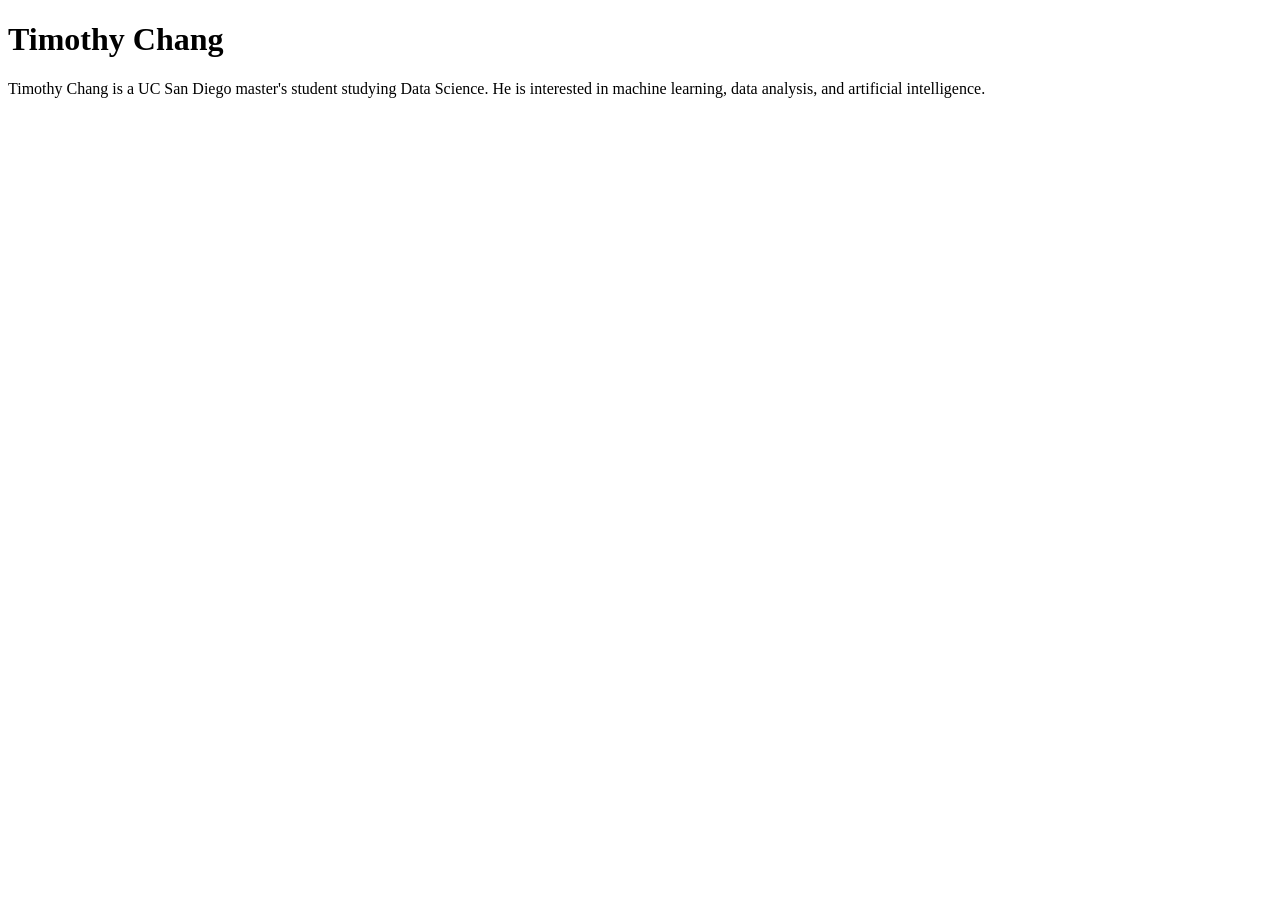
==== index.html @ 70994e67 "adds index.html" ====
<!DOCTYPE html>
<html lang="en">
<head>
    <meta charset="UTF-8">
    <meta name="viewport" content="width=device-width, initial-scale=1.0">
    <title>Timothy Chang: Personal site and portfolio</title>
</head>
<body>
    <h1>Timothy Chang</h1>
    <p>Timothy Chang is a UC San Diego master's student studying Data Science. He is interested in machine learning, data analysis, and artificial intelligence.</p>
</body>
</html>
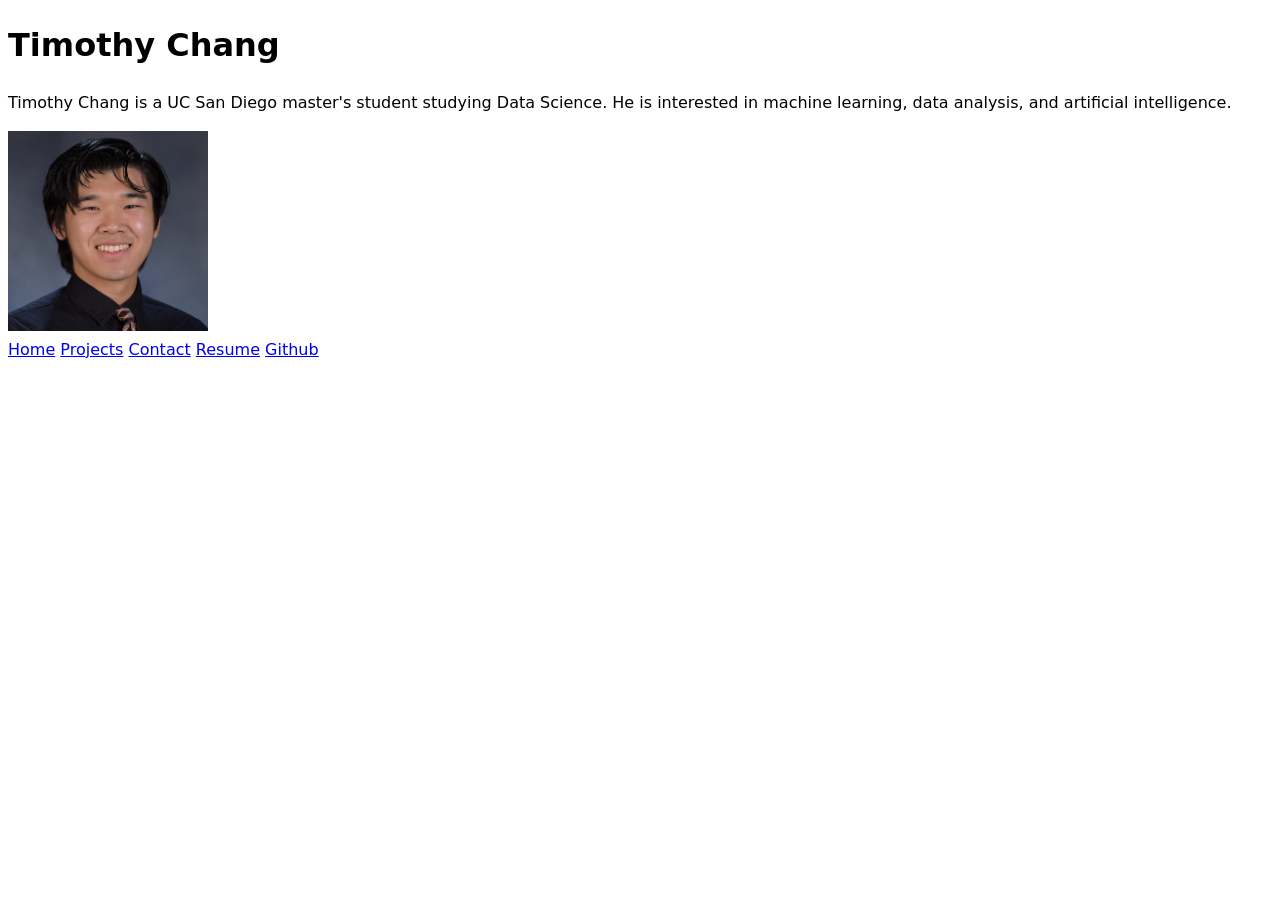
==== commit dc56b778: "adds website pages" ====
--- a/index.html
+++ b/index.html
@@ -3,10 +3,19 @@
 <head>
     <meta charset="UTF-8">
     <meta name="viewport" content="width=device-width, initial-scale=1.0">
+    <link rel="stylesheet" href="style.css">
     <title>Timothy Chang: Personal site and portfolio</title>
 </head>
 <body>
     <h1>Timothy Chang</h1>
     <p>Timothy Chang is a UC San Diego master's student studying Data Science. He is interested in machine learning, data analysis, and artificial intelligence.</p>
+    <img src="images/headshot.png" alt="Headshot of Timothy Chang" width="200" height="200">
+    <nav>
+        <a href="index.html">Home</a>
+        <a href="projects/index.html">Projects</a>
+        <a href="contact/index.html">Contact</a>
+        <a href="resume/index.html">Resume</a>
+        <a href="https://github.com/tic044" target="_blank">Github</a>
+    </nav>
 </body>
 </html>
--- a/style.css
+++ b/style.css
@@ -0,0 +1,6 @@
+body {
+    /* Set line height to 1.5 times the font size
+         and use the OS’s UI font as the website font
+       */
+    font: 100%/1.5 system-ui;
+  }
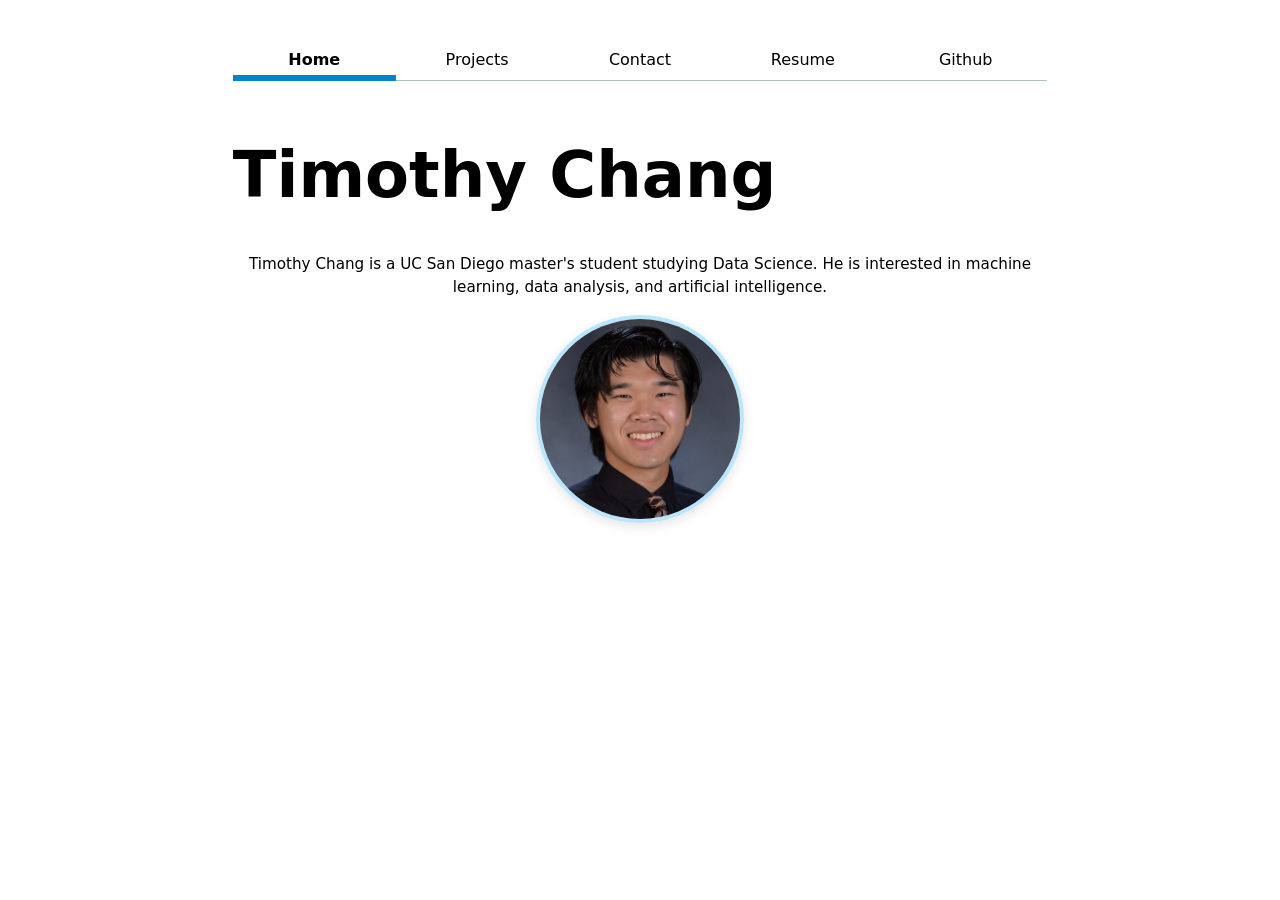
==== commit b98ca8ba: "adds styling to nav menu, placeholder projects, and resume styling" ====
--- a/index.html
+++ b/index.html
@@ -7,15 +7,16 @@
     <title>Timothy Chang: Personal site and portfolio</title>
 </head>
 <body>
-    <h1>Timothy Chang</h1>
-    <p>Timothy Chang is a UC San Diego master's student studying Data Science. He is interested in machine learning, data analysis, and artificial intelligence.</p>
-    <img src="images/headshot.png" alt="Headshot of Timothy Chang" width="200" height="200">
     <nav>
-        <a href="index.html">Home</a>
+        <a class="current" href="index.html">Home</a>
         <a href="projects/index.html">Projects</a>
         <a href="contact/index.html">Contact</a>
         <a href="resume/index.html">Resume</a>
         <a href="https://github.com/tic044" target="_blank">Github</a>
-    </nav>
+    </nav>    
+    <h1>Timothy Chang</h1>
+    <p>Timothy Chang is a UC San Diego master's student studying Data Science. He is interested in machine learning, data analysis, and artificial intelligence.</p>
+    <img src="images/headshot.png" alt="Headshot of Timothy Chang" width="200" height="200">
+    
 </body>
 </html>
--- a/style.css
+++ b/style.css
@@ -1,6 +1,211 @@
 body {
     /* Set line height to 1.5 times the font size
-         and use the OS’s UI font as the website font
+         and use the OS's UI font as the website font
        */
     font: 100%/1.5 system-ui;
-  }+    max-width: 80ch;
+    margin-inline: auto;
+    padding: 2rem;
+  }
+
+h1, h2, h3, h4, h5, h6 {
+  line-height: 1.1;
+  text-wrap: balance;
+}
+
+h1 {
+  font-size: 400%;
+}
+
+h1 h2 h3 h4 h5 h6 {
+  line-height: 1.1;
+  text-wrap: balance;
+
+}
+
+nav {
+  display: flex;
+}
+
+nav a {
+  flex: 1;
+  text-decoration: none;
+  color: inherit;
+  text-align: center;
+  padding: 0.5em;
+  margin-bottom: 1em;
+  border-bottom: 1px solid  oklch(0.8 0.03 200);
+  &:hover {
+    border-bottom: 0.4em solid var(--color-accent);
+    background-color: var(--background-color);
+    padding-bottom: 0.1em;
+  }
+}
+
+nav a.current {
+  font-weight: bold;
+  border-bottom: 0.4em solid oklch(0.5876 0.1389 241.97);
+  padding-bottom: 0.1em;
+}
+
+:root {
+  --color-accent: oklch(0.9014 0.0555 230.9);
+  --color-accent-dark: oklch(0.4 0.15 240);
+  --color-text-dark: oklch(0.25 0.02 240);
+  --background-color: oklch(0.9771 0.0125 236.62);
+  --background-section: oklch(0.98 0.005 240);
+  --border-light: oklch(0.9 0.01 240);
+}
+
+input, textarea, button {
+  font: inherit;
+}
+
+form {
+  display: grid;
+  grid-template-columns: auto 1fr;
+  gap: 1em;
+}
+
+form label {
+  display: grid;
+  grid-template-columns: subgrid;
+  grid-column: 1 / -1;
+}
+
+form input, form textarea {
+  grid-column: 2;
+}
+
+form button {
+  grid-column: 2;
+}
+
+.projects {
+  display: grid;
+  grid-template-columns: repeat(auto-fill, minmax(15em, 1fr));
+  gap: 1em;
+}
+
+.projects article {
+  display: grid;
+  grid-template-rows: subgrid;
+  grid-row: span 3;
+}
+
+.projects h2 {
+  margin: 0;
+}
+
+/* Resume Page Styling */
+body > h2:first-of-type {
+  text-align: center;
+  margin-top: 0.5em;
+  margin-bottom: 0.2em;
+}
+
+body > img {
+  display: block;
+  margin: 1em auto 2em;
+  border-radius: 50%;
+  border: 4px solid var(--color-accent);
+  box-shadow: 0 4px 12px rgba(0, 0, 0, 0.1);
+}
+
+body > p {
+  text-align: center;
+  margin: 0.4em 0;
+  font-size: 0.95em;
+}
+
+body > p a {
+  color: var(--color-accent-dark);
+  text-decoration: none;
+  font-weight: 500;
+}
+
+body > p a:hover {
+  color: var(--color-accent);
+  text-decoration: underline;
+}
+
+section {
+  margin-top: 3em;
+  margin-bottom: 3em;
+}
+
+section > h3 {
+  background: var(--background-section);
+  padding: 0.6em 1em;
+  border-left: 4px solid var(--color-accent);
+  margin-left: -1em;
+  margin-right: -1em;
+  font-weight: 600;
+}
+
+article {
+  margin-bottom: 2em;
+  padding: 1.5em;
+  background: var(--background-section);
+  border-radius: 8px;
+  border-left: 3px solid var(--border-light);
+  transition: all 0.2s ease;
+}
+
+article:hover {
+  border-left-color: var(--color-accent);
+  box-shadow: 0 2px 8px rgba(0, 0, 0, 0.05);
+  transform: translateX(4px);
+}
+
+article h4 {
+  color: var(--color-accent-dark);
+  font-weight: 600;
+  font-size: 1.2em;
+}
+
+article > p:first-of-type {
+  font-weight: 500;
+  color: var(--color-text-dark);
+  margin-top: 0.3em;
+  font-style: italic;
+}
+
+article time {
+  display: block;
+  color: oklch(0.5 0.05 240);
+  font-size: 0.9em;
+  margin-top: 0.5em;
+  margin-bottom: 0.8em;
+  font-weight: 500;
+}
+
+article ul {
+  margin: 0.5em 0;
+  padding-left: 1.5em;
+}
+
+article li {
+  margin-bottom: 0.5em;
+  line-height: 1.6;
+  color: oklch(0.3 0.02 240);
+}
+
+article li::marker {
+  color: var(--color-accent);
+}
+
+/* Skills section specific */
+section:last-of-type p {
+  background: white;
+  padding: 1em;
+  border-radius: 6px;
+  border: 1px solid var(--border-light);
+  margin-bottom: 0.8em;
+}
+
+section:last-of-type p strong,
+section:last-of-type p::first-line {
+  font-weight: 600;
+  color: var(--color-accent-dark);
+}
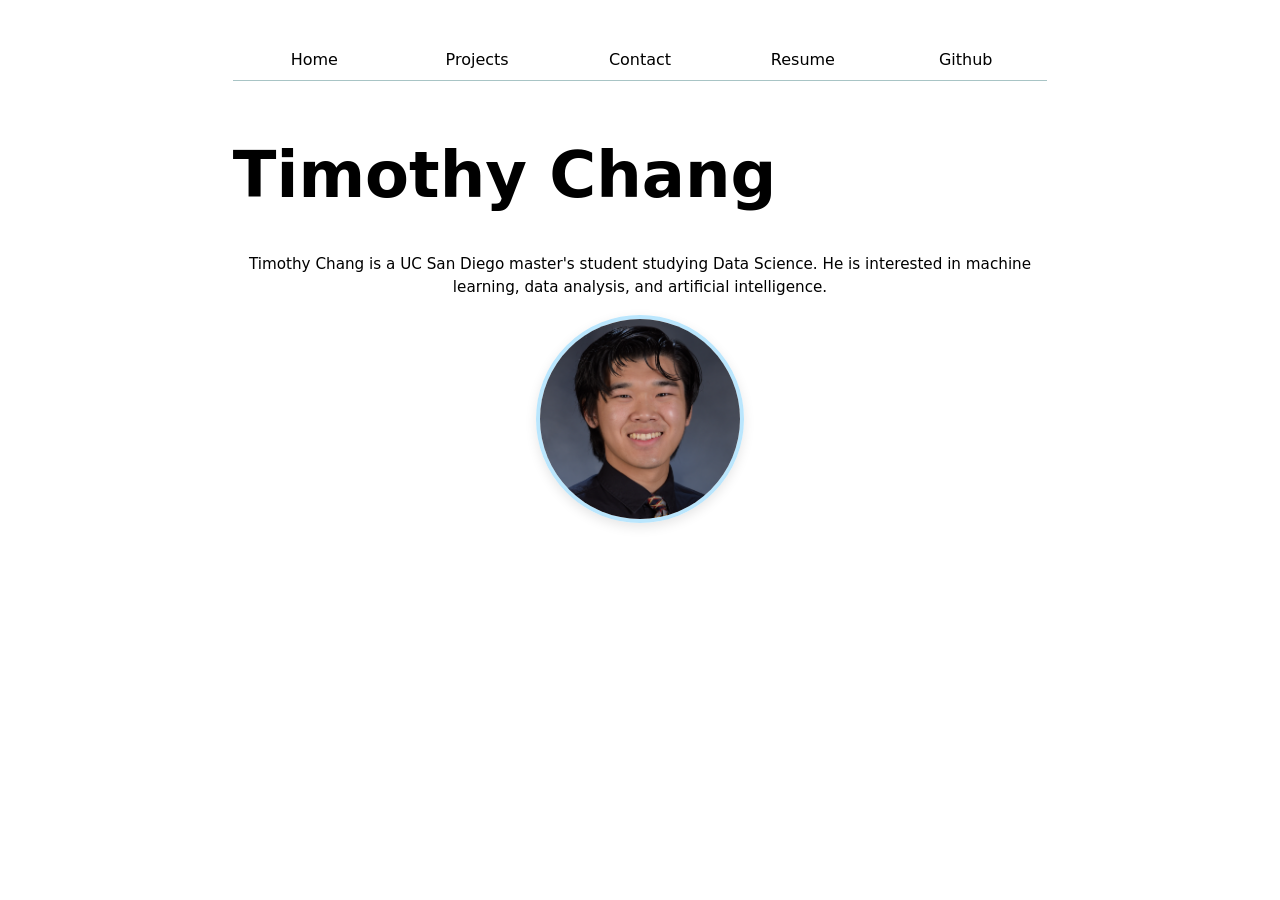
==== commit d7f8672a: "adds JS for determining currentLink" ====
--- a/index.html
+++ b/index.html
@@ -4,11 +4,12 @@
     <meta charset="UTF-8">
     <meta name="viewport" content="width=device-width, initial-scale=1.0">
     <link rel="stylesheet" href="style.css">
+    <link type="module" href="global.js">
     <title>Timothy Chang: Personal site and portfolio</title>
 </head>
 <body>
     <nav>
-        <a class="current" href="index.html">Home</a>
+        <a href="index.html">Home</a>
         <a href="projects/index.html">Projects</a>
         <a href="contact/index.html">Contact</a>
         <a href="resume/index.html">Resume</a>
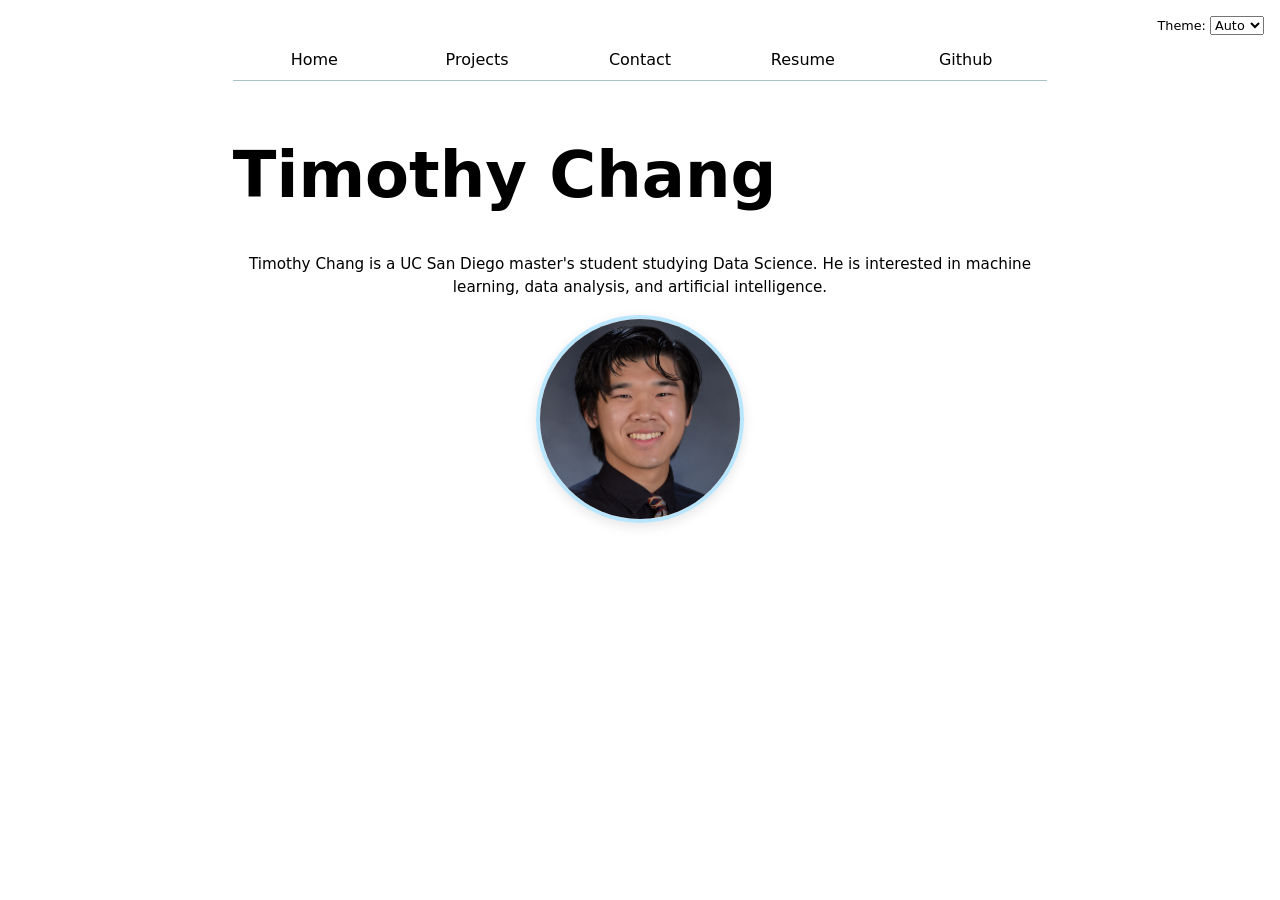
==== commit e1977480: "adds light and dark mode selector and partially implements color schemes" ====
--- a/index.html
+++ b/index.html
@@ -4,17 +4,10 @@
     <meta charset="UTF-8">
     <meta name="viewport" content="width=device-width, initial-scale=1.0">
     <link rel="stylesheet" href="style.css">
-    <link type="module" href="global.js">
+    <script type="module" src="global.js"></script>
     <title>Timothy Chang: Personal site and portfolio</title>
 </head>
 <body>
-    <nav>
-        <a href="index.html">Home</a>
-        <a href="projects/index.html">Projects</a>
-        <a href="contact/index.html">Contact</a>
-        <a href="resume/index.html">Resume</a>
-        <a href="https://github.com/tic044" target="_blank">Github</a>
-    </nav>    
     <h1>Timothy Chang</h1>
     <p>Timothy Chang is a UC San Diego master's student studying Data Science. He is interested in machine learning, data analysis, and artificial intelligence.</p>
     <img src="images/headshot.png" alt="Headshot of Timothy Chang" width="200" height="200">
--- a/style.css
+++ b/style.css
@@ -1,3 +1,7 @@
+html {
+  color-scheme: light dark;
+}
+
 body {
     /* Set line height to 1.5 times the font size
          and use the OS's UI font as the website font
@@ -52,12 +56,12 @@
   --color-accent: oklch(0.9014 0.0555 230.9);
   --color-accent-dark: oklch(0.4 0.15 240);
   --color-text-dark: oklch(0.25 0.02 240);
-  --background-color: oklch(0.9771 0.0125 236.62);
+  --background-color: color-mix(in oklch, var(--color-accent), canvas 85%);
   --background-section: oklch(0.98 0.005 240);
   --border-light: oklch(0.9 0.01 240);
 }
 
-input, textarea, button {
+input, textarea, button, select {
   font: inherit;
 }
 
@@ -197,7 +201,7 @@
 
 /* Skills section specific */
 section:last-of-type p {
-  background: white;
+  background: Canvas;
   padding: 1em;
   border-radius: 6px;
   border: 1px solid var(--border-light);
@@ -208,4 +212,11 @@
 section:last-of-type p::first-line {
   font-weight: 600;
   color: var(--color-accent-dark);
+}
+
+label.color-scheme {
+  position: absolute;
+  top: 1rem;
+  right: 1rem;
+  font-size: 0.8em;
 }
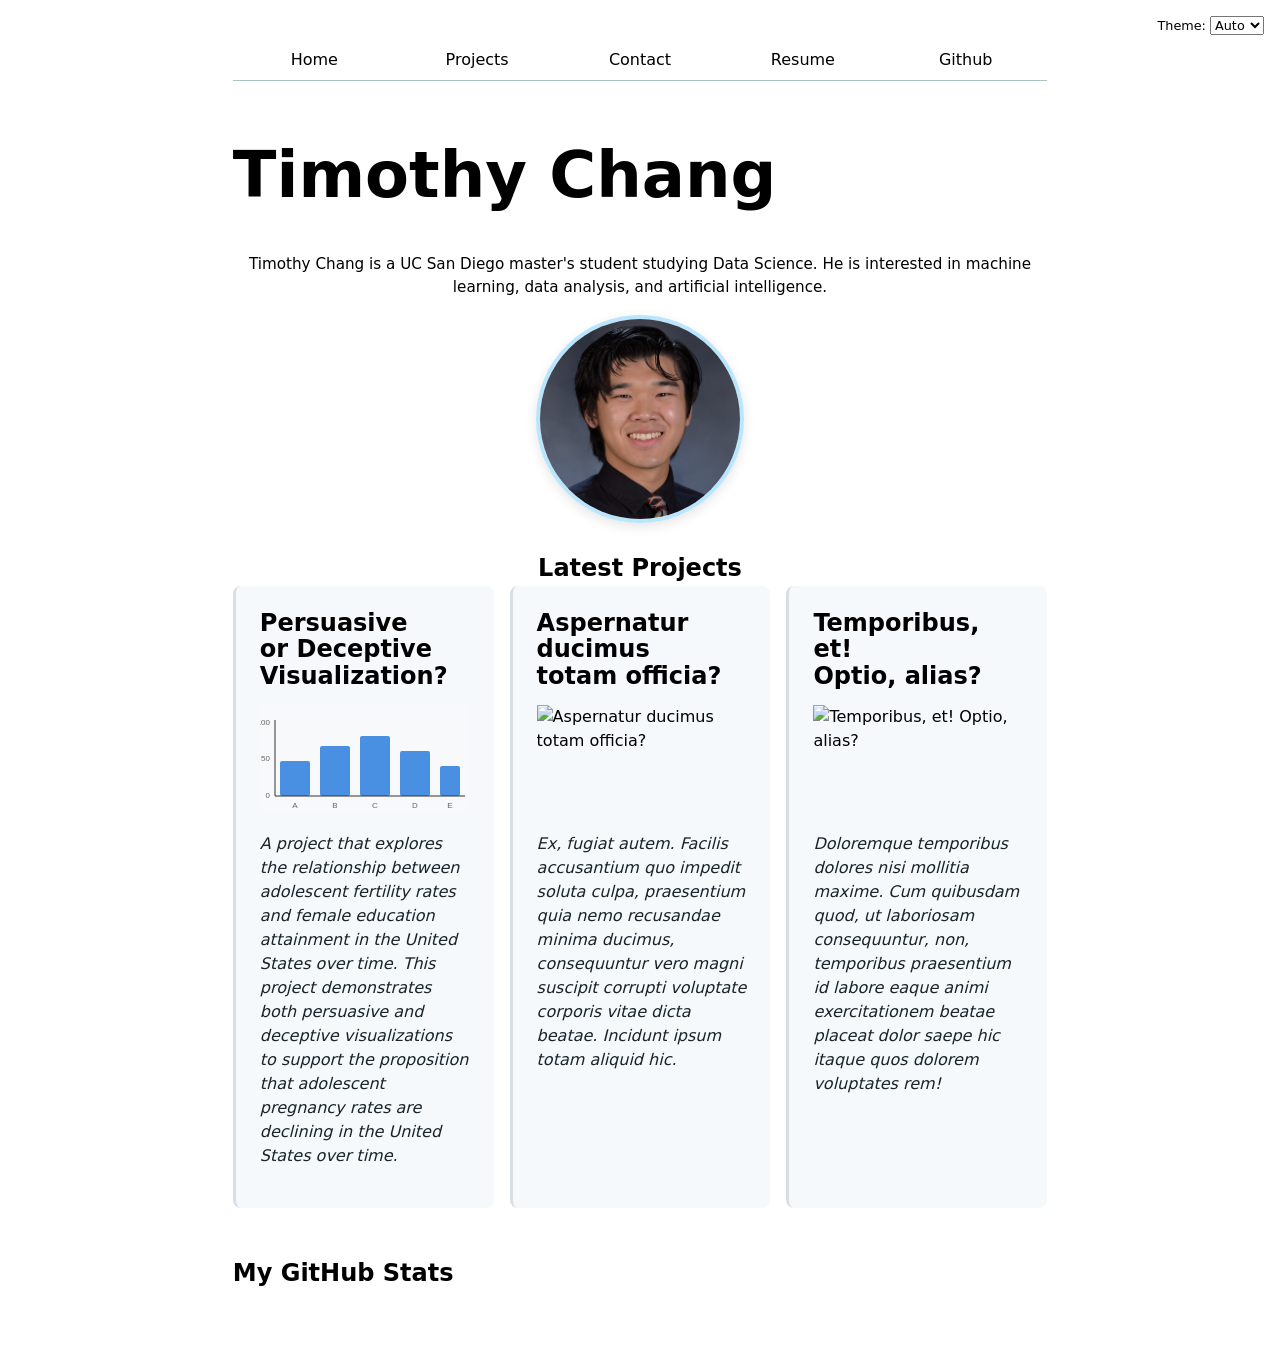
==== commit 4a928478: "adds json fetching and GitHub API use" ====
--- a/index.html
+++ b/index.html
@@ -5,6 +5,7 @@
     <meta name="viewport" content="width=device-width, initial-scale=1.0">
     <link rel="stylesheet" href="style.css">
     <script type="module" src="global.js"></script>
+    <script type="module" src="index.js"></script>
     <title>Timothy Chang: Personal site and portfolio</title>
 </head>
 <body>
@@ -12,5 +13,10 @@
     <p>Timothy Chang is a UC San Diego master's student studying Data Science. He is interested in machine learning, data analysis, and artificial intelligence.</p>
     <img src="images/headshot.png" alt="Headshot of Timothy Chang" width="200" height="200">
     
+    <h2 class="projects-title">Latest Projects</h2>
+    <div class="projects"></div>
+
+    <h2>My GitHub Stats</h2>
+    <div id="profile-stats"></div>
 </body>
 </html>
--- a/style.css
+++ b/style.css
@@ -219,4 +219,58 @@
   top: 1rem;
   right: 1rem;
   font-size: 0.8em;
-}+}
+
+/* GitHub Profile Stats */
+#profile-stats {
+  margin-top: 1.5em;
+}
+
+#profile-stats .stats-grid {
+  display: grid;
+  grid-template-columns: repeat(auto-fit, minmax(180px, 1fr));
+  gap: 1.5em;
+}
+
+#profile-stats .stat-card {
+  background: var(--background-section);
+  border-radius: 12px;
+  padding: 1.5em;
+  border: 1px solid var(--border-light);
+  border-top: 4px solid var(--color-accent);
+  box-shadow: 0 2px 8px rgba(0, 0, 0, 0.05);
+  transition: all 0.3s ease;
+  text-align: center;
+}
+
+#profile-stats .stat-card:hover {
+  transform: translateY(-6px);
+  box-shadow: 0 6px 16px rgba(0, 0, 0, 0.12);
+  border-top-color: var(--color-accent-dark);
+}
+
+#profile-stats dt {
+  font-weight: 600;
+  color: oklch(0.5 0.05 240);
+  font-size: 0.85em;
+  text-transform: uppercase;
+  letter-spacing: 0.8px;
+  margin-bottom: 0.8em;
+  display: block;
+}
+
+#profile-stats dd {
+  margin: 0;
+  font-size: 2.8em;
+  font-weight: 700;
+  color: var(--color-accent-dark);
+  line-height: 1;
+}
+
+/* Fallback for generic dl elements */
+dl {
+  display: grid;
+  grid-template-columns: auto 1fr;
+  gap: 1em;
+}
+
